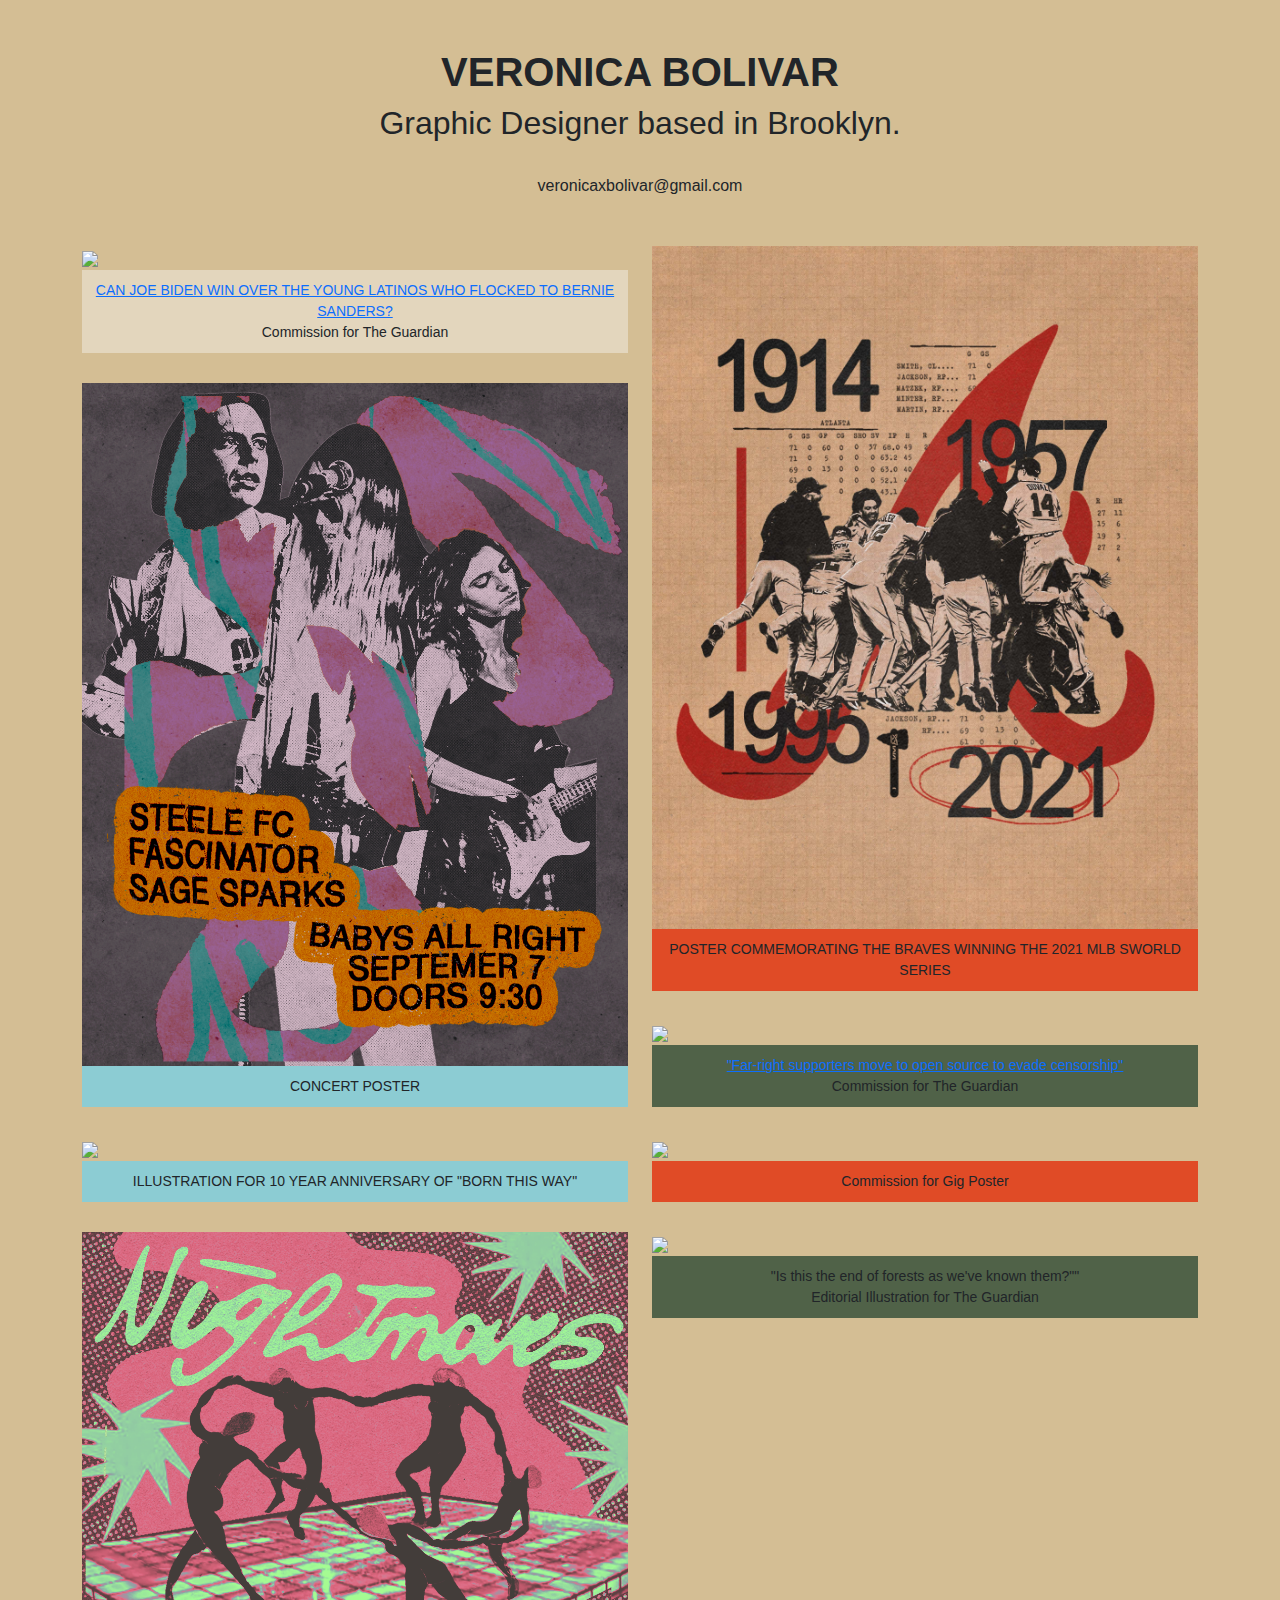
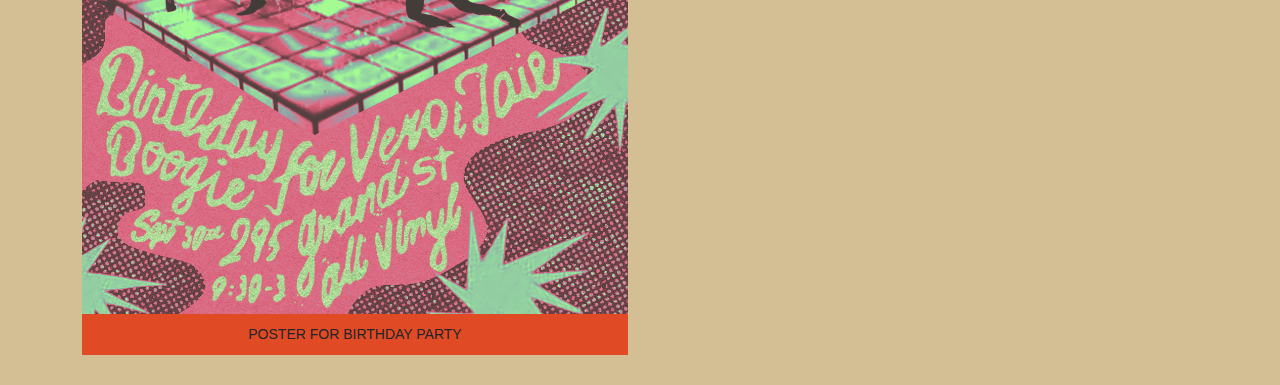
==== index.html @ 8e4c4b2a "index text" ====
<!DOCTYPE html>
<html lang="en">
  <head>
    <title>verosoup.com</title>
    <link rel="stylesheet" href="https://use.typekit.net/ehn4ptz.css">
    <meta charset="utf-8">
    <link rel="stylesheet" href="style.css">
    <link href="https://cdn.jsdelivr.net/npm/bootstrap@5.3.0/dist/css/bootstrap.min.css" rel="stylesheet">
    <meta name="viewport" content="width=device-width, initial-scale=1">
    <script src="https://cdn.jsdelivr.net/npm/bs5-lightbox@1.8.3/dist/index.bundle.min.js"></script>
    <style>@import url('https://fonts.googleapis.com/css?family=Open+Sans&display=swap'); </style>
    </head>
<body>

<div class="big1">


<div class="container">


<div class="container-fluid text-center p-5">
   <p class="h1" id="h1">VERONICA BOLIVAR</p>
 <h2>Graphic Designer based in Brooklyn.</h2>
 <br> veronicaxbolivar@gmail.com

 
</div>


  <div class="row">
    <div class="col-lg-6 col-md-6 mb-4 mb-lg-0">

      <a href="img/joe-biden-nonfacecover5.png" data-gallery="photo_gallery" data-caption="CAN JOE BIDEN WIN OVER THE YOUNG LATINOS WHO FLOCKED TO BERNIE SANDERS?
      <br>Commission for The Guardian"
       data-toggle="lightbox"> <img src="img/joe-biden-nonfacecover5.png" class="w-100 img-fluid" >
        </a>

      <div class="desc" id="beigelight"> <a href="https://www.theguardian.com/us-news/2020/aug/16/latino-voters-us-elections-bernie-sanders-joe-biden">CAN JOE BIDEN WIN OVER THE YOUNG LATINOS WHO FLOCKED TO BERNIE SANDERS?</a>
        <br>Commission for The Guardian
      </div>

  

     
    <a href="img/babys3.png" data-gallery="photo_gallery" data-caption="Commission for Gig Poster"
       data-toggle="lightbox"> <img src="img/babys3.png" class="w-100 img-fluid" >
        </a>
    <div class="desc" id="blue"> CONCERT POSTER
      <br>
    </div>



        <a href="img/btw.png" data-gallery="photo_gallery"  data-caption="Illustration commemorating 10 years of Born This Way by Lady Gaga"
        data-toggle="lightbox"> <img src="img/btw.png" class="w-100 img-fluid" >
        </a><div class="desc" id="blue">ILLUSTRATION FOR 10 YEAR ANNIVERSARY OF "BORN THIS WAY"
        </div>


      <a href="img/bday.png" data-gallery="photo_gallery" data-caption="Commission for Birthday Party Poster"
        data-toggle="lightbox"> <img src="img/bday.png" class="w-100 img-fluid">
        </a> <div class="desc" id="persimmon">POSTER FOR BIRTHDAY PARTY
        <br>
      </div>
    </div>

  <div class="col-lg-6 col-md-6 mb-4 mb-lg-0">
    
    <a href="img/bravos_redux.jpg" data-gallery="photo_gallery" data-caption="Poster Commemorating the Braves winning the 2021 MLB World Series"
        data-toggle="lightbox"> <img src="img/bravos_redux.jpg" class="w-100 img-fluid">
        </a><div class="desc" id="persimmon">POSTER COMMEMORATING THE BRAVES WINNING THE 2021 MLB SWORLD SERIES
    </div>

   
    <a href="img/far-right-1-1.png"  data-gallery="photo_gallery" data-caption="FAR-RIGHT SUPPORTERS MOVE TO OPEN SOURCE TO EVADE CENSORSHIP <br> Commission for the Guardian"
        data-toggle="lightbox"> <img src="img/far-right-1-1.png" class="w-100 img-fluid">
        </a><div class="desc" id="green"><a href="https://www.theguardian.com/world/2021/mar/12/far-right-open-source-technology-censorship">"Far-right supporters move to open source to evade censorship"</a>
      <br> Commission for The Guardian</br>
    </div>

 
  <a href="img/noahplaysitcool-2.png"  data-gallery="photo_gallery" data-caption="Commission for Gig Poster"
  data-toggle="lightbox"> <img src="img/noahplaysitcool-2.png" class="w-100 img-fluid" >
  </a><div class="desc" id="persimmon"> Commission for Gig Poster
    
  </div>
 
  <a href="img/tree1000-3.png"  data-gallery="photo_gallery" data-caption=" Is this the end of forests as we've known them? Commission for The Guardian"
  data-toggle="lightbox"> <img src="img/tree1000-3.png" class="w-100 img-fluid" >
  </a><div class="desc" id="green">"Is this the end of forests as we've known them?""
    <br>Editorial Illustration for The Guardian</br>
  </div>
  </div>
</div>

</div>
</div>

<script src="https://cdn.jsdelivr.net/npm/bootstrap@5.3.3/dist/js/bootstrap.bundle.min.js" integrity="sha384-YvpcrYf0tY3lHB60NNkmXc5s9fDVZLESaAA55NDzOxhy9GkcIdslK1eN7N6jIeHz" crossorigin="anonymous"></script>
<script src="https://cdn.jsdelivr.net/npm/bs5-lightbox@1.8.3/dist/index.bundle.min.js"></script>

</body>
</html>
---- style.css ----
@import url(https://use.typekit.net/ehn4ptz.css);




.big1 {background-color: #D4BE94;
font-family: "aktiv-grotesk", sans-serif;}

div.desc {
  padding: 10px;
  text-align: center;
  margin-bottom: 30px;
  font-family: "aktiv-grotesk", sans-serif;
  font-weight: semi-bold;
  font-size: 14px;

}

a{
  font-family: "aktiv-grotesk", sans-serif;

}

#red {background-color: #b62827;}
#green {background-color: #506248;}
#beige {background-color: #596750}
#persimmon {background-color: #E04B26;}
#blue {background-color: #8CCCD3;}
#beigelight {background-color: #E3D6BD;} 
 
.bg-custom-class {
  background-color: red;
}

#h1 {
font-family: "aktiv-grotesk", sans-serif; 
font-weight: 600;
font-style: normal;

}


https://use.typekit.net/ehn4ptz.css

h4 {
  font-family: "aktiv-grotesk", sans-serif; 

}

h5 {
  font-family: "aktiv-grotesk", sans-serif; 

}
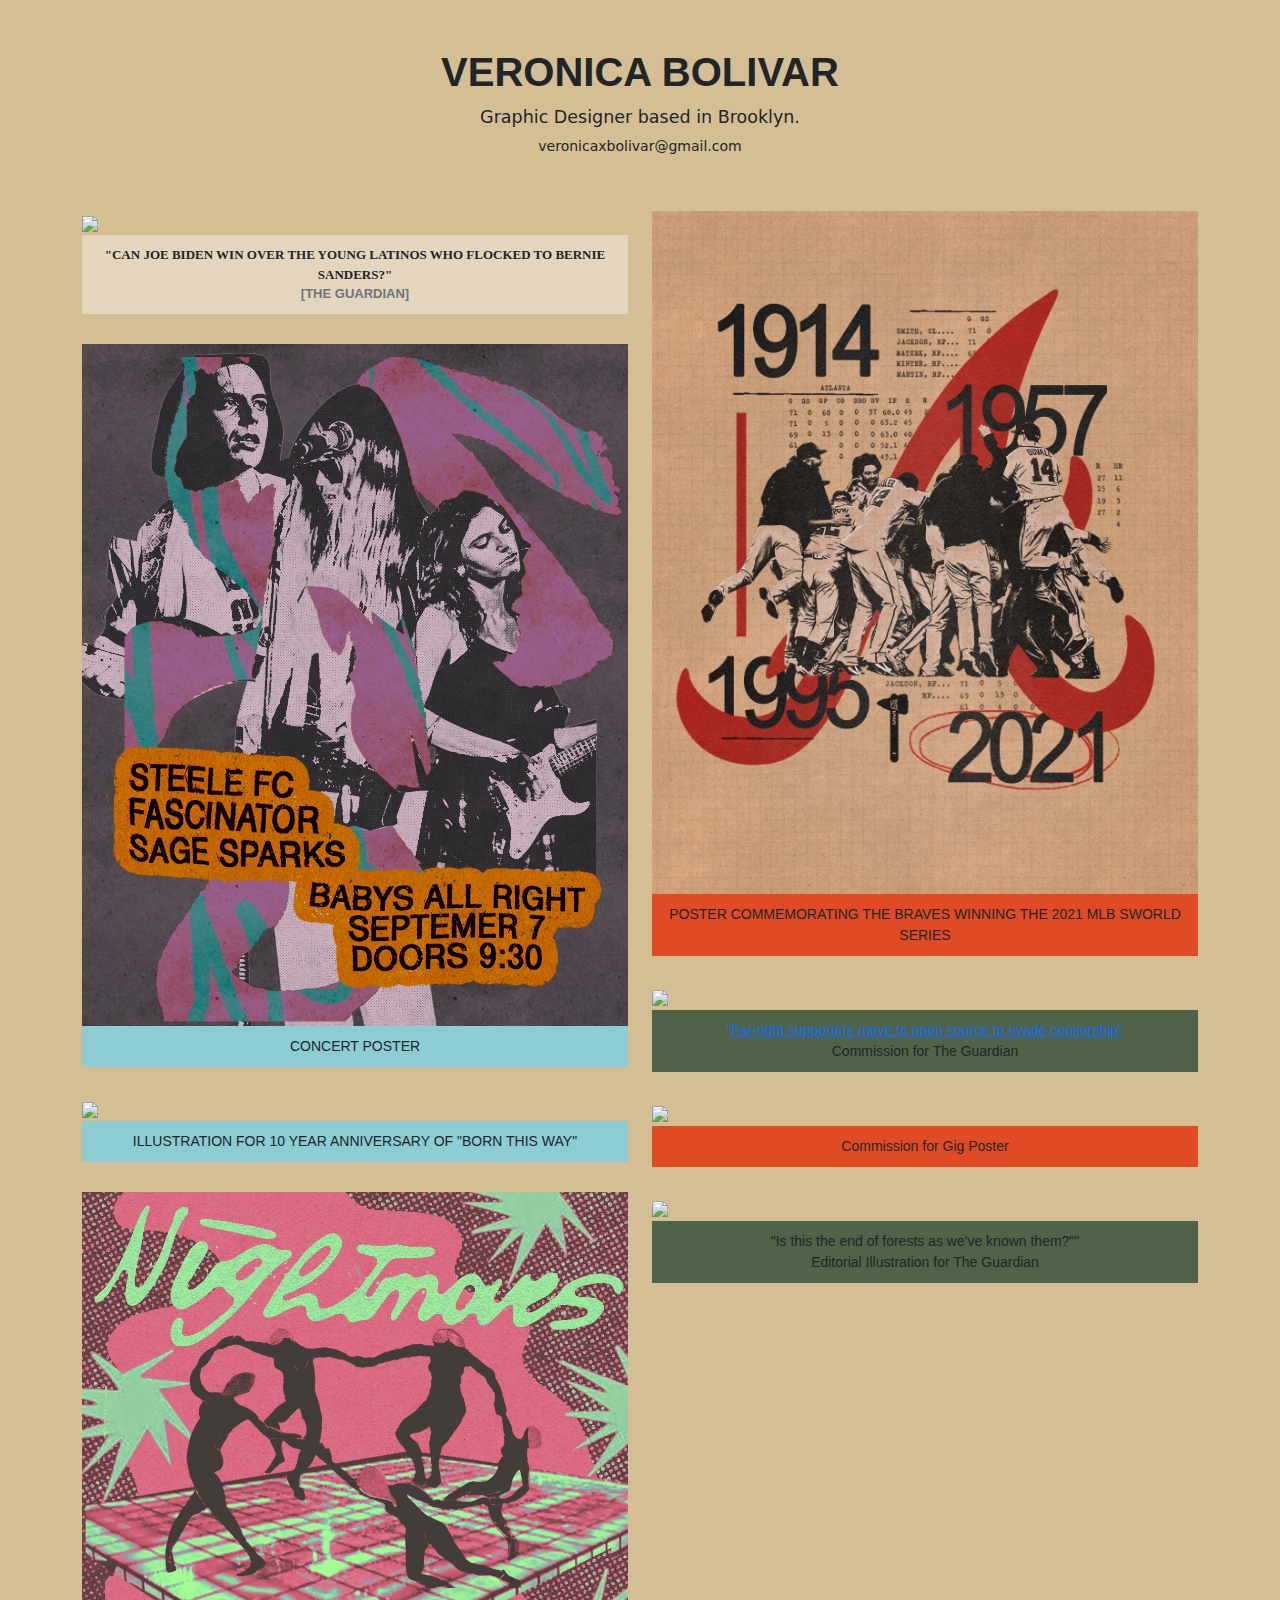
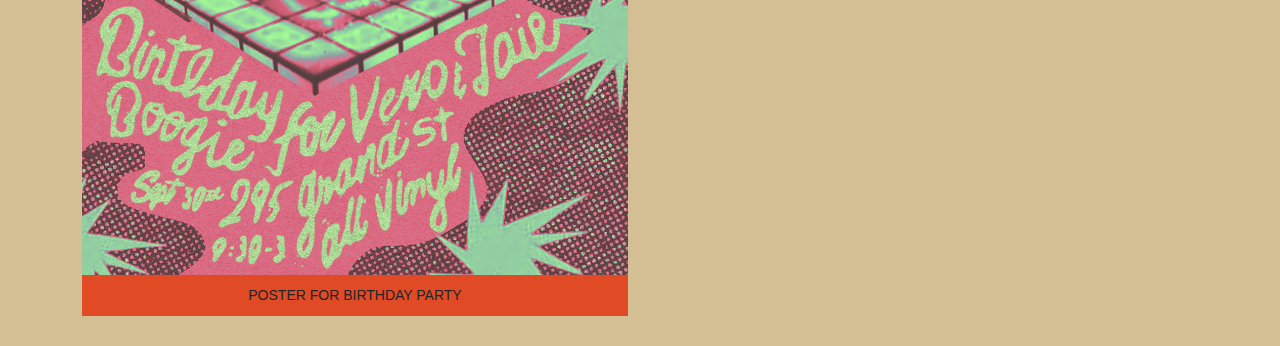
==== commit 30a61a5b: "tree photo added" ====
--- a/index.html
+++ b/index.html
@@ -1,7 +1,7 @@
 <!DOCTYPE html>
 <html lang="en">
   <head>
-    <title>verosoup.com</title>
+    <title>Veronica Bolivar</title>
     <link rel="stylesheet" href="https://use.typekit.net/ehn4ptz.css">
     <meta charset="utf-8">
     <link rel="stylesheet" href="style.css">
@@ -20,8 +20,8 @@
 
 <div class="container-fluid text-center p-5">
    <p class="h1" id="h1">VERONICA BOLIVAR</p>
- <h2>Graphic Designer based in Brooklyn.</h2>
- <br> veronicaxbolivar@gmail.com
+ <h5><small>Graphic Designer based in Brooklyn.</small></h5>
+<h6><small>veronicaxbolivar@gmail.com</small></h6>
 
  
 </div>
@@ -31,12 +31,12 @@
     <div class="col-lg-6 col-md-6 mb-4 mb-lg-0">
 
       <a href="img/joe-biden-nonfacecover5.png" data-gallery="photo_gallery" data-caption="CAN JOE BIDEN WIN OVER THE YOUNG LATINOS WHO FLOCKED TO BERNIE SANDERS?
-      <br>Commission for The Guardian"
+     Commission for The Guardian"
        data-toggle="lightbox"> <img src="img/joe-biden-nonfacecover5.png" class="w-100 img-fluid" >
         </a>
 
-      <div class="desc" id="beigelight"> <a href="https://www.theguardian.com/us-news/2020/aug/16/latino-voters-us-elections-bernie-sanders-joe-biden">CAN JOE BIDEN WIN OVER THE YOUNG LATINOS WHO FLOCKED TO BERNIE SANDERS?</a>
-        <br>Commission for The Guardian
+      <div class="desc" id="beigelight">"CAN JOE BIDEN WIN OVER THE YOUNG LATINOS WHO FLOCKED TO BERNIE SANDERS?"<br>
+        <a  class="link-secondary link-underline link-underline-opacity-0" href="https://www.theguardian.com/us-news/2020/aug/16/latino-voters-us-elections-bernie-sanders-joe-biden">[THE GUARDIAN]</a>
       </div>
 
   
--- a/style.css
+++ b/style.css
@@ -5,21 +5,21 @@
 
 
 
-.big1 {background-color: #D4BE94;
-font-family: "aktiv-grotesk", sans-serif;}
+.big1 {background-color: #D4BE94;}
 
 div.desc {
+  font-family: "aktiv-grotesk", sans-serif;
   padding: 10px;
   text-align: center;
   margin-bottom: 30px;
-  font-family: "aktiv-grotesk", sans-serif;
   font-weight: semi-bold;
   font-size: 14px;
 
 }
 
-a{
+a {
   font-family: "aktiv-grotesk", sans-serif;
+
 
 }
 
@@ -28,7 +28,13 @@
 #beige {background-color: #596750}
 #persimmon {background-color: #E04B26;}
 #blue {background-color: #8CCCD3;}
-#beigelight {background-color: #E3D6BD;} 
+
+#beigelight {background-color: #E3D6BD;
+  font-family: "aktiv-grotesk"; 
+  font-weight: 600;
+  font-size: 13px;
+  
+ } 
  
 .bg-custom-class {
   background-color: red;
@@ -42,17 +48,16 @@
 }
 
 
-https://use.typekit.net/ehn4ptz.css
 
-h4 {
-  font-family: "aktiv-grotesk", sans-serif; 
-
-}
-
-h5 {
-  font-family: "aktiv-grotesk", sans-serif; 
+#h5 {
+  font-family: "aktiv-grotesk", sans-serif;
+  font-weight: 600;
+  font-size: small;
 
 }
 
 
 
+
+
+
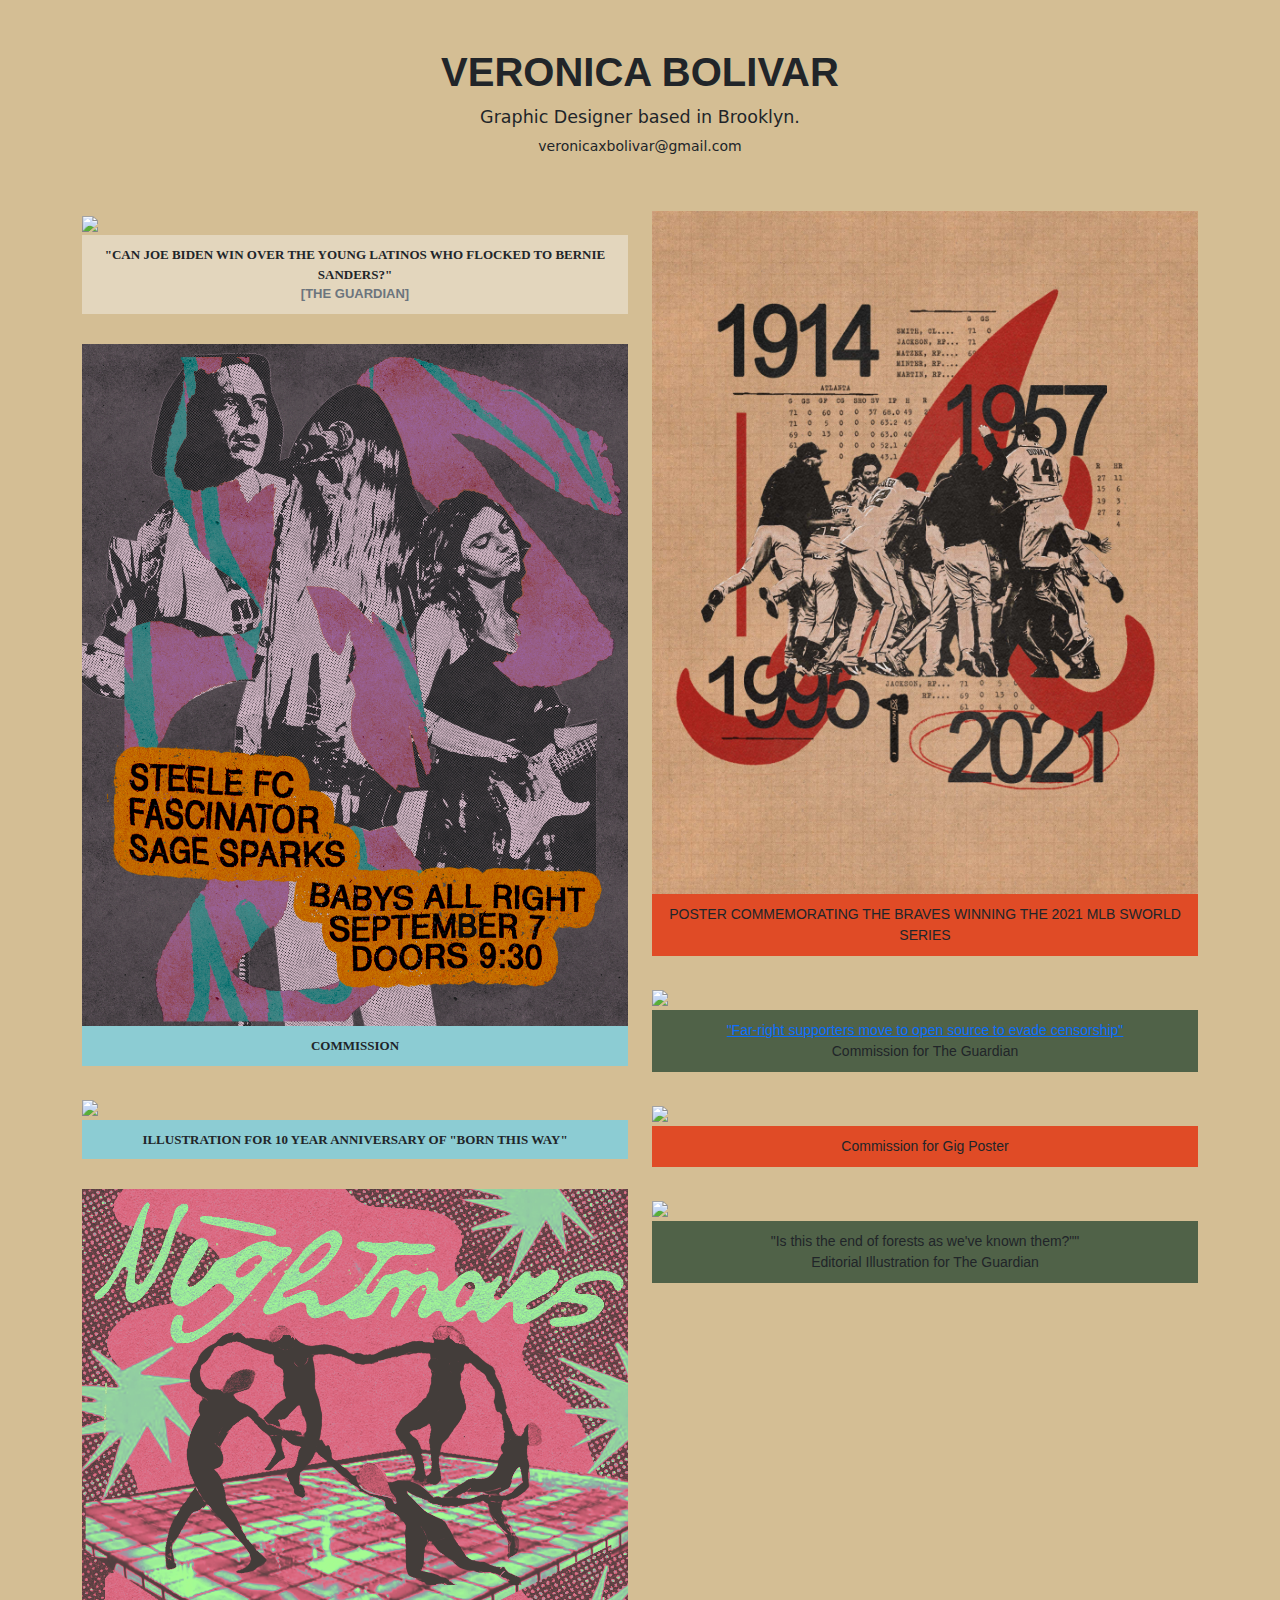
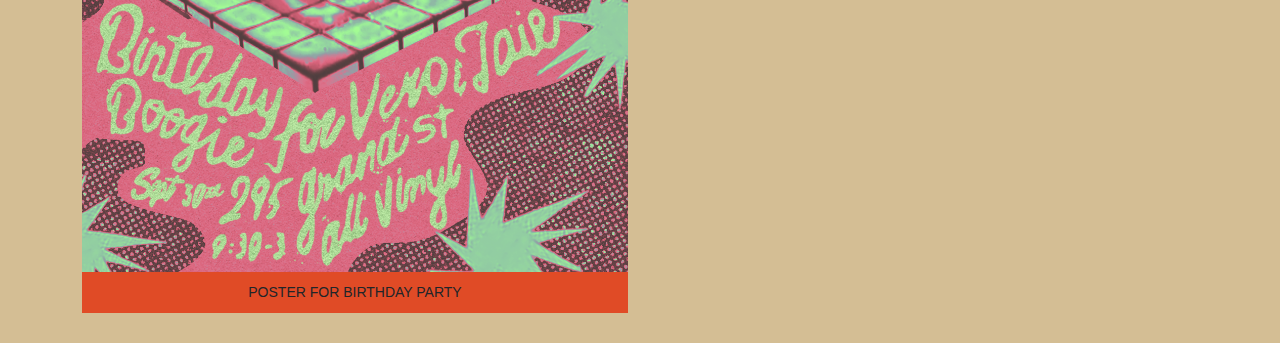
==== commit 3399b691: "babys photo updated" ====
--- a/index.html
+++ b/index.html
@@ -45,7 +45,9 @@
     <a href="img/babys3.png" data-gallery="photo_gallery" data-caption="Commission for Gig Poster"
        data-toggle="lightbox"> <img src="img/babys3.png" class="w-100 img-fluid" >
         </a>
-    <div class="desc" id="blue"> CONCERT POSTER
+
+      
+    <div class="desc" id="blue"> COMMISSION
       <br>
     </div>
 
--- a/style.css
+++ b/style.css
@@ -27,7 +27,13 @@
 #green {background-color: #506248;}
 #beige {background-color: #596750}
 #persimmon {background-color: #E04B26;}
-#blue {background-color: #8CCCD3;}
+
+#blue {background-color: #8CCCD3;
+  font-family: "aktiv-grotesk"; 
+  font-weight: 600;
+  font-size: 13px;
+  
+}
 
 #beigelight {background-color: #E3D6BD;
   font-family: "aktiv-grotesk"; 
@@ -49,15 +55,6 @@
 
 
 
-#h5 {
-  font-family: "aktiv-grotesk", sans-serif;
-  font-weight: 600;
-  font-size: small;
-
-}
 
 
 
-
-
-
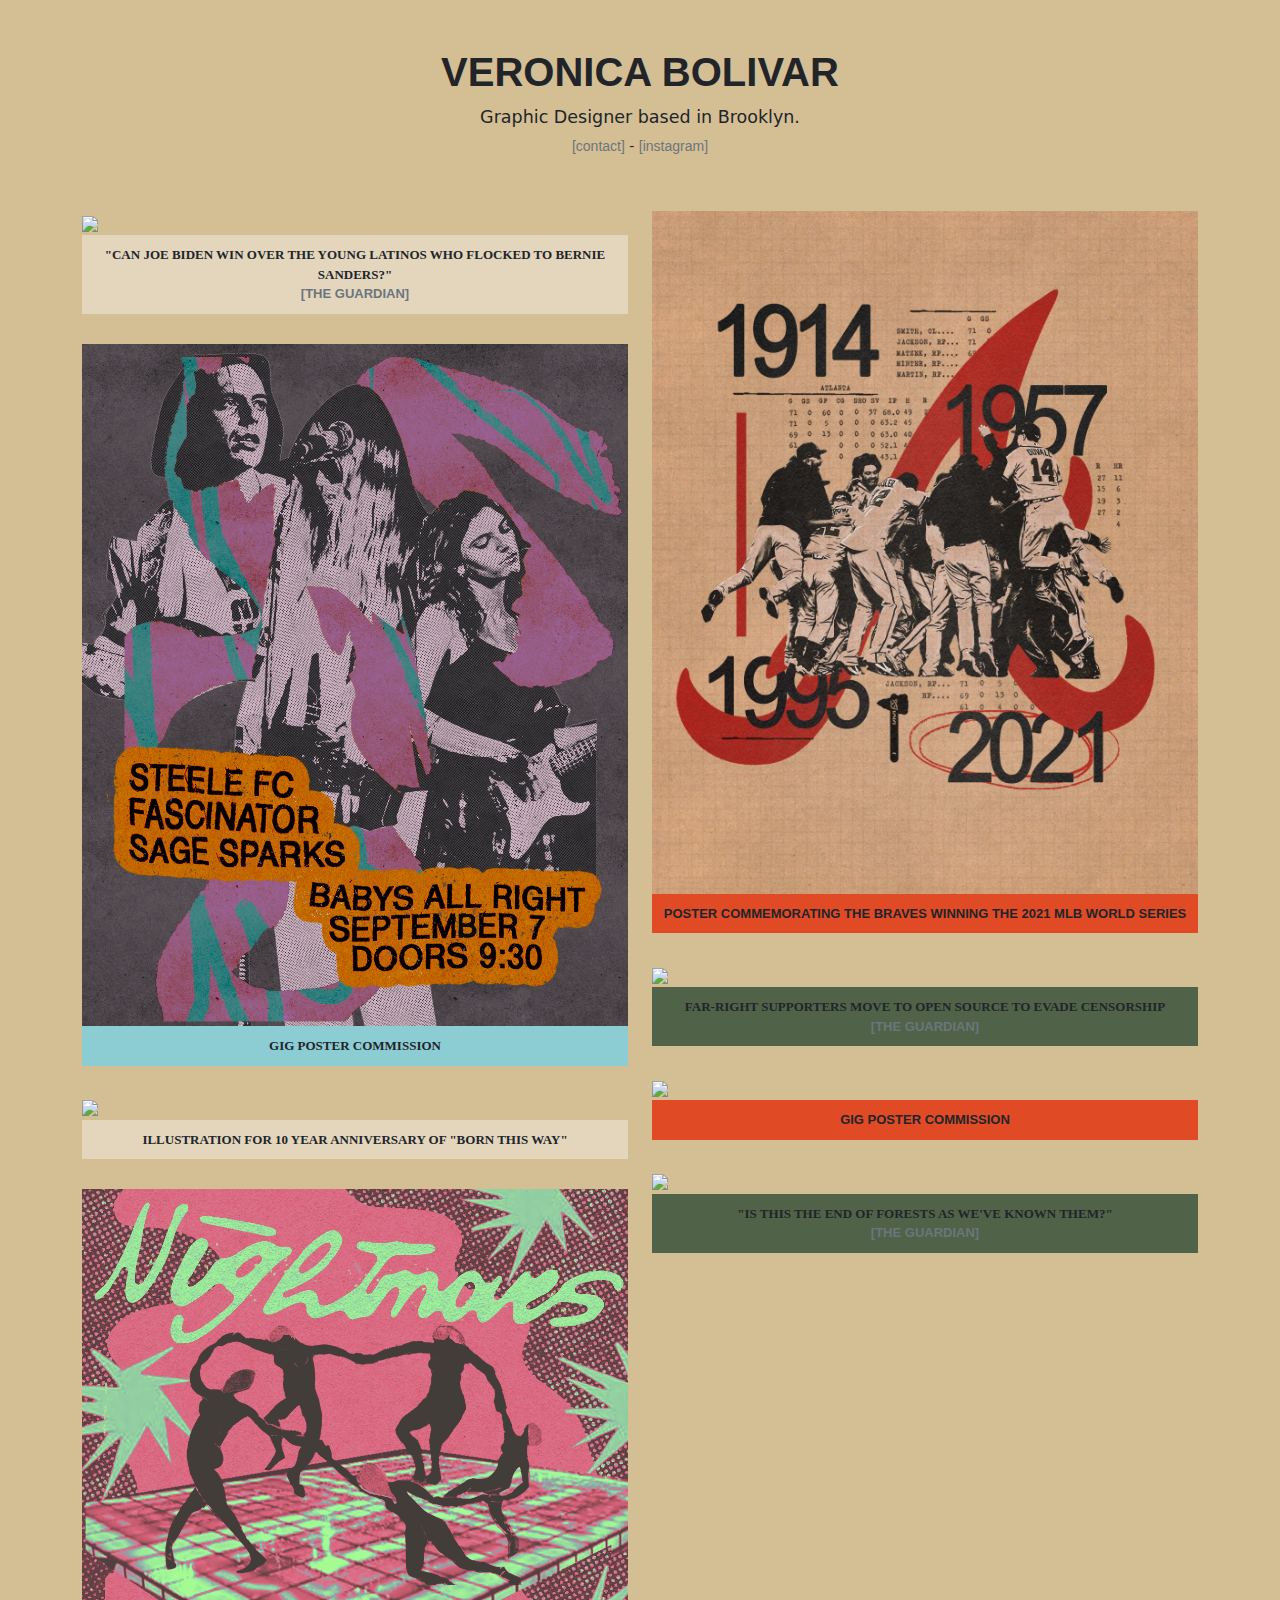
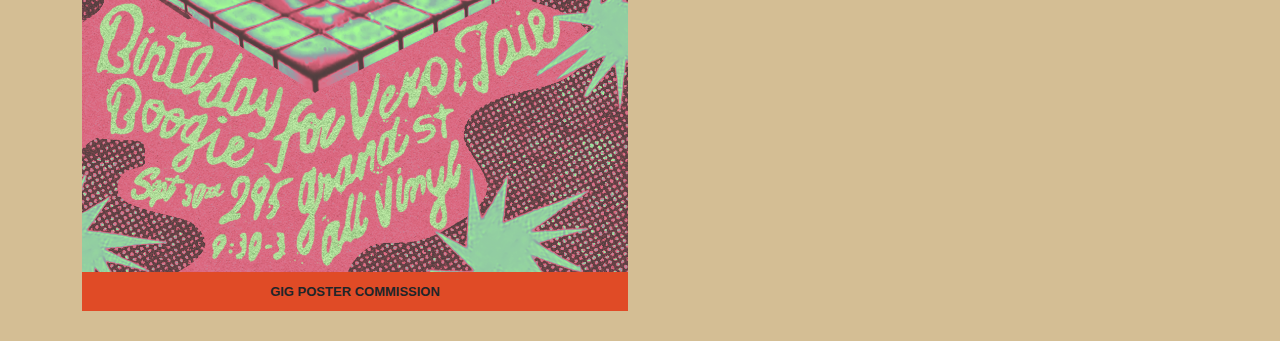
==== commit 278d5779: "test" ====
--- a/index.html
+++ b/index.html
@@ -21,7 +21,8 @@
 <div class="container-fluid text-center p-5">
    <p class="h1" id="h1">VERONICA BOLIVAR</p>
  <h5><small>Graphic Designer based in Brooklyn.</small></h5>
-<h6><small>veronicaxbolivar@gmail.com</small></h6>
+ 
+<h6><small><a class="link-secondary link-underline link-underline-opacity-0" href="mailto:veronicaxbolivar@gmail.com"" target="_blank">[contact]</a> -  <a class="link-secondary link-underline link-underline-opacity-0" href="https://www.instagram.com/berosoup/" target="_blank">[instagram]</a></small></h6>
 
  
 </div>
@@ -47,7 +48,7 @@
         </a>
 
       
-    <div class="desc" id="blue"> COMMISSION
+    <div class="desc" id="blue"> GIG POSTER COMMISSION
       <br>
     </div>
 
@@ -55,13 +56,13 @@
 
         <a href="img/btw.png" data-gallery="photo_gallery"  data-caption="Illustration commemorating 10 years of Born This Way by Lady Gaga"
         data-toggle="lightbox"> <img src="img/btw.png" class="w-100 img-fluid" >
-        </a><div class="desc" id="blue">ILLUSTRATION FOR 10 YEAR ANNIVERSARY OF "BORN THIS WAY"
+        </a><div class="desc" id="beigelight">ILLUSTRATION FOR 10 YEAR ANNIVERSARY OF "BORN THIS WAY"
         </div>
 
 
       <a href="img/bday.png" data-gallery="photo_gallery" data-caption="Commission for Birthday Party Poster"
         data-toggle="lightbox"> <img src="img/bday.png" class="w-100 img-fluid">
-        </a> <div class="desc" id="persimmon">POSTER FOR BIRTHDAY PARTY
+        </a> <div class="desc" id="persimmon">GIG POSTER COMMISSION
         <br>
       </div>
     </div>
@@ -70,27 +71,30 @@
     
     <a href="img/bravos_redux.jpg" data-gallery="photo_gallery" data-caption="Poster Commemorating the Braves winning the 2021 MLB World Series"
         data-toggle="lightbox"> <img src="img/bravos_redux.jpg" class="w-100 img-fluid">
-        </a><div class="desc" id="persimmon">POSTER COMMEMORATING THE BRAVES WINNING THE 2021 MLB SWORLD SERIES
+        </a><div class="desc" id="persimmon">POSTER COMMEMORATING THE BRAVES WINNING THE 2021 MLB WORLD SERIES
     </div>
 
    
-    <a href="img/far-right-1-1.png"  data-gallery="photo_gallery" data-caption="FAR-RIGHT SUPPORTERS MOVE TO OPEN SOURCE TO EVADE CENSORSHIP <br> Commission for the Guardian"
+    <a href="img/far-right-1-1.png"  data-gallery="photo_gallery" data-caption="FAR-RIGHT SUPPORTERS MOVE TO OPEN SOURCE TO EVADE CENSORSHIP"
         data-toggle="lightbox"> <img src="img/far-right-1-1.png" class="w-100 img-fluid">
-        </a><div class="desc" id="green"><a href="https://www.theguardian.com/world/2021/mar/12/far-right-open-source-technology-censorship">"Far-right supporters move to open source to evade censorship"</a>
-      <br> Commission for The Guardian</br>
+        </a><div class="desc" id="green">FAR-RIGHT SUPPORTERS MOVE TO OPEN SOURCE TO EVADE CENSORSHIP
+      <br> <a  class="link-secondary link-underline link-underline-opacity-0" href="https://www.theguardian.com/world/2021/mar/12/far-right-open-source-technology-censorship">[THE GUARDIAN]</a>
     </div>
 
  
   <a href="img/noahplaysitcool-2.png"  data-gallery="photo_gallery" data-caption="Commission for Gig Poster"
   data-toggle="lightbox"> <img src="img/noahplaysitcool-2.png" class="w-100 img-fluid" >
-  </a><div class="desc" id="persimmon"> Commission for Gig Poster
+  </a><div class="desc" id="persimmon"> GIG POSTER COMMISSION
     
   </div>
  
   <a href="img/tree1000-3.png"  data-gallery="photo_gallery" data-caption=" Is this the end of forests as we've known them? Commission for The Guardian"
   data-toggle="lightbox"> <img src="img/tree1000-3.png" class="w-100 img-fluid" >
-  </a><div class="desc" id="green">"Is this the end of forests as we've known them?""
-    <br>Editorial Illustration for The Guardian</br>
+  </a>
+  <div class="desc"  link-secondary link-underline link-underline-opacity-0 id="green">"IS THIS THE END OF FORESTS AS WE'VE KNOWN THEM?"<br>
+    <a  class="link-secondary link-underline link-underline-opacity-0" href="https://www.theguardian.com/environment/2021/mar/10/is-this-the-end-of-forests-as-weve-known-them">[THE GUARDIAN]</a>
+  </div>
+ 
   </div>
   </div>
 </div>
--- a/style.css
+++ b/style.css
@@ -24,9 +24,17 @@
 }
 
 #red {background-color: #b62827;}
-#green {background-color: #506248;}
+
+#green {background-color: #506248;
+  font-family: "aktiv-grotesk"; 
+  font-weight: 600;
+  font-size: 13px;}
+
 #beige {background-color: #596750}
-#persimmon {background-color: #E04B26;}
+
+#persimmon {background-color: #E04B26;
+  font-weight: 600;
+  font-size: 13px;}
 
 #blue {background-color: #8CCCD3;
   font-family: "aktiv-grotesk"; 
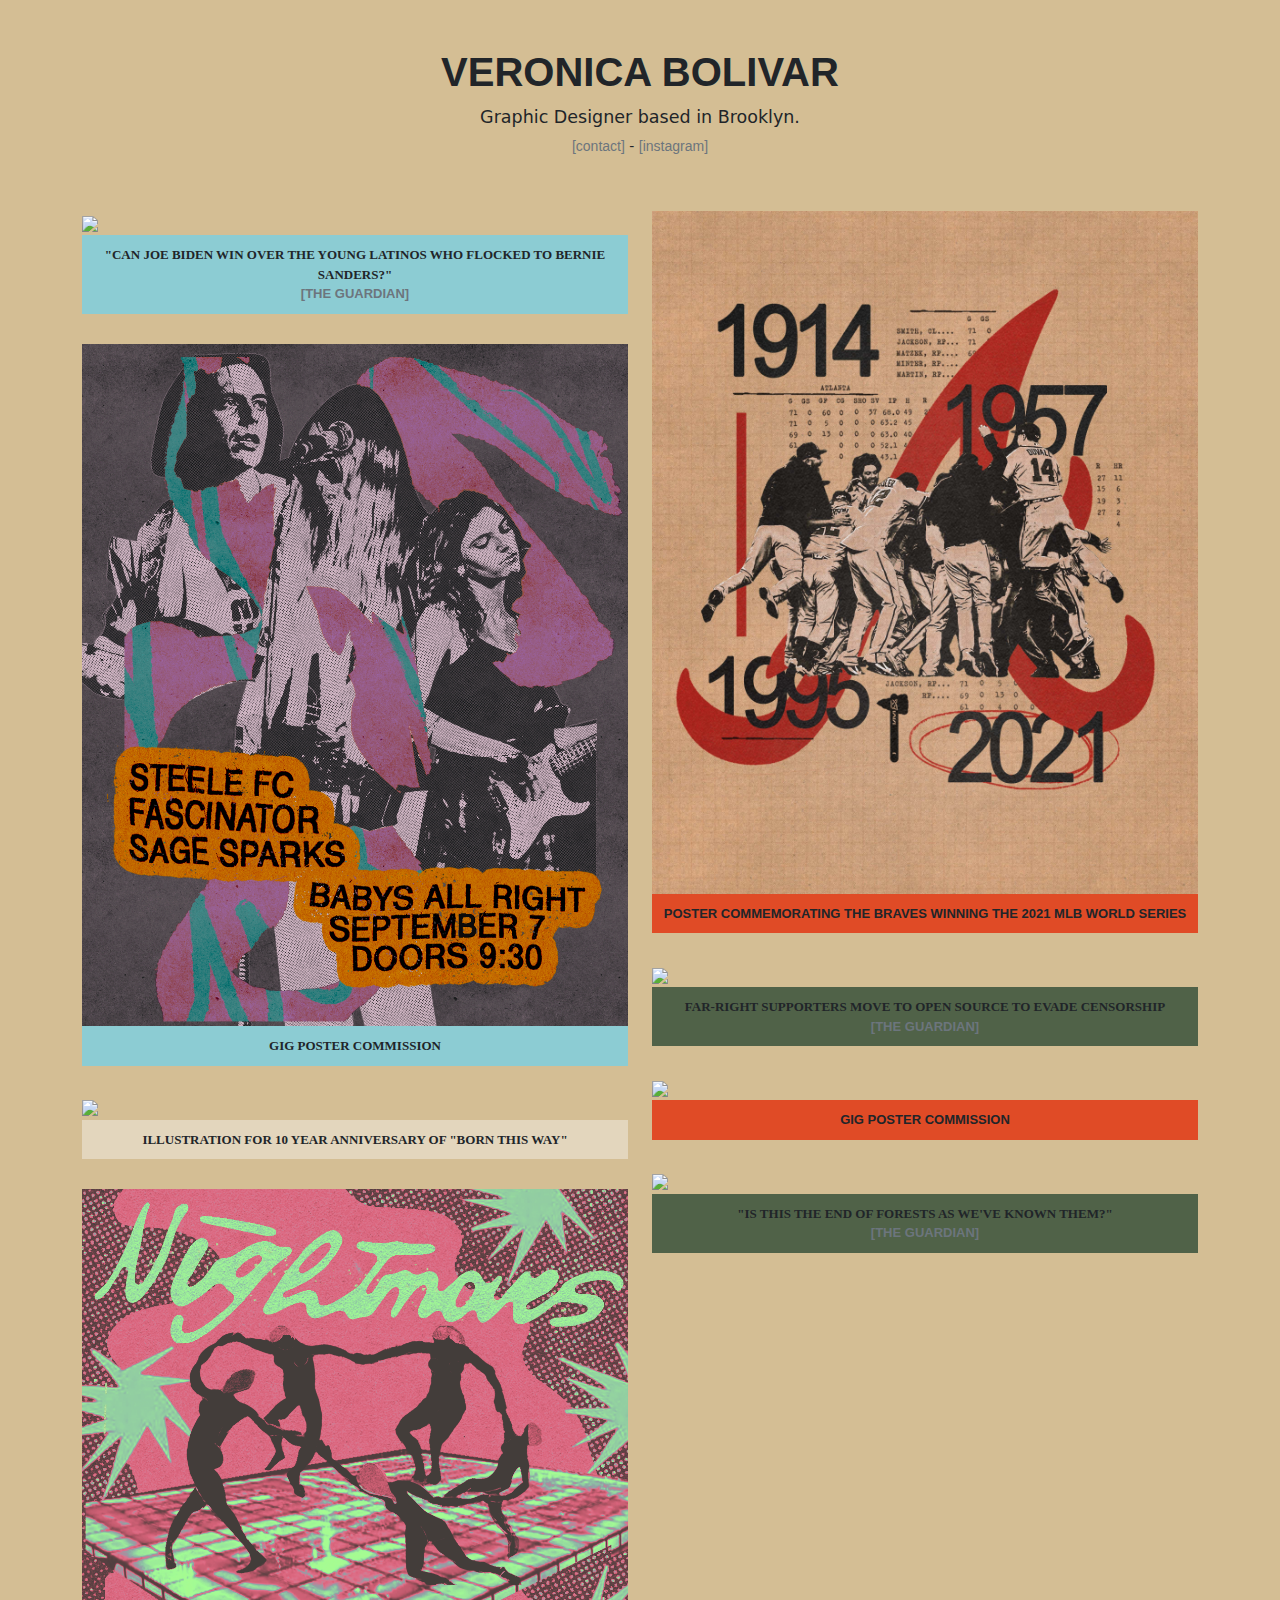
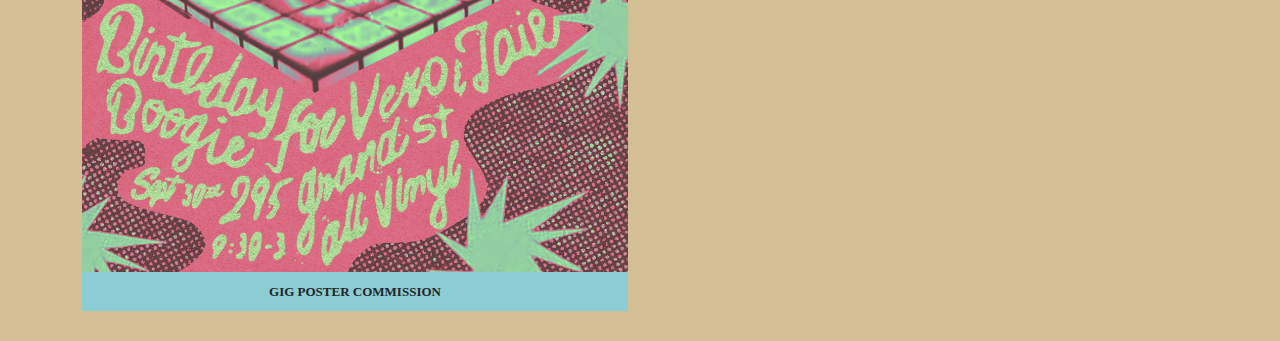
==== commit 4b9e1e1c: "test" ====
--- a/index.html
+++ b/index.html
@@ -36,14 +36,14 @@
        data-toggle="lightbox"> <img src="img/joe-biden-nonfacecover5.png" class="w-100 img-fluid" >
         </a>
 
-      <div class="desc" id="beigelight">"CAN JOE BIDEN WIN OVER THE YOUNG LATINOS WHO FLOCKED TO BERNIE SANDERS?"<br>
+      <div class="desc" id="blue">"CAN JOE BIDEN WIN OVER THE YOUNG LATINOS WHO FLOCKED TO BERNIE SANDERS?"<br>
         <a  class="link-secondary link-underline link-underline-opacity-0" href="https://www.theguardian.com/us-news/2020/aug/16/latino-voters-us-elections-bernie-sanders-joe-biden">[THE GUARDIAN]</a>
       </div>
 
   
 
      
-    <a href="img/babys3.png" data-gallery="photo_gallery" data-caption="Commission for Gig Poster"
+    <a href="img/babys3.png" data-gallery="photo_gallery" data-caption="GIG POSTER COMMISSION"
        data-toggle="lightbox"> <img src="img/babys3.png" class="w-100 img-fluid" >
         </a>
 
@@ -54,15 +54,15 @@
 
 
 
-        <a href="img/btw.png" data-gallery="photo_gallery"  data-caption="Illustration commemorating 10 years of Born This Way by Lady Gaga"
+        <a href="img/btw.png" data-gallery="photo_gallery"  data-caption="ILLUSTRATION FOR 10 YEAR ANNIVERSARY OF BORN THIS WAY"
         data-toggle="lightbox"> <img src="img/btw.png" class="w-100 img-fluid" >
         </a><div class="desc" id="beigelight">ILLUSTRATION FOR 10 YEAR ANNIVERSARY OF "BORN THIS WAY"
         </div>
 
 
-      <a href="img/bday.png" data-gallery="photo_gallery" data-caption="Commission for Birthday Party Poster"
+      <a href="img/bday.png" data-gallery="photo_gallery" data-caption="GIG POSTER COMMISSION"
         data-toggle="lightbox"> <img src="img/bday.png" class="w-100 img-fluid">
-        </a> <div class="desc" id="persimmon">GIG POSTER COMMISSION
+        </a> <div class="desc" id="blue">GIG POSTER COMMISSION
         <br>
       </div>
     </div>
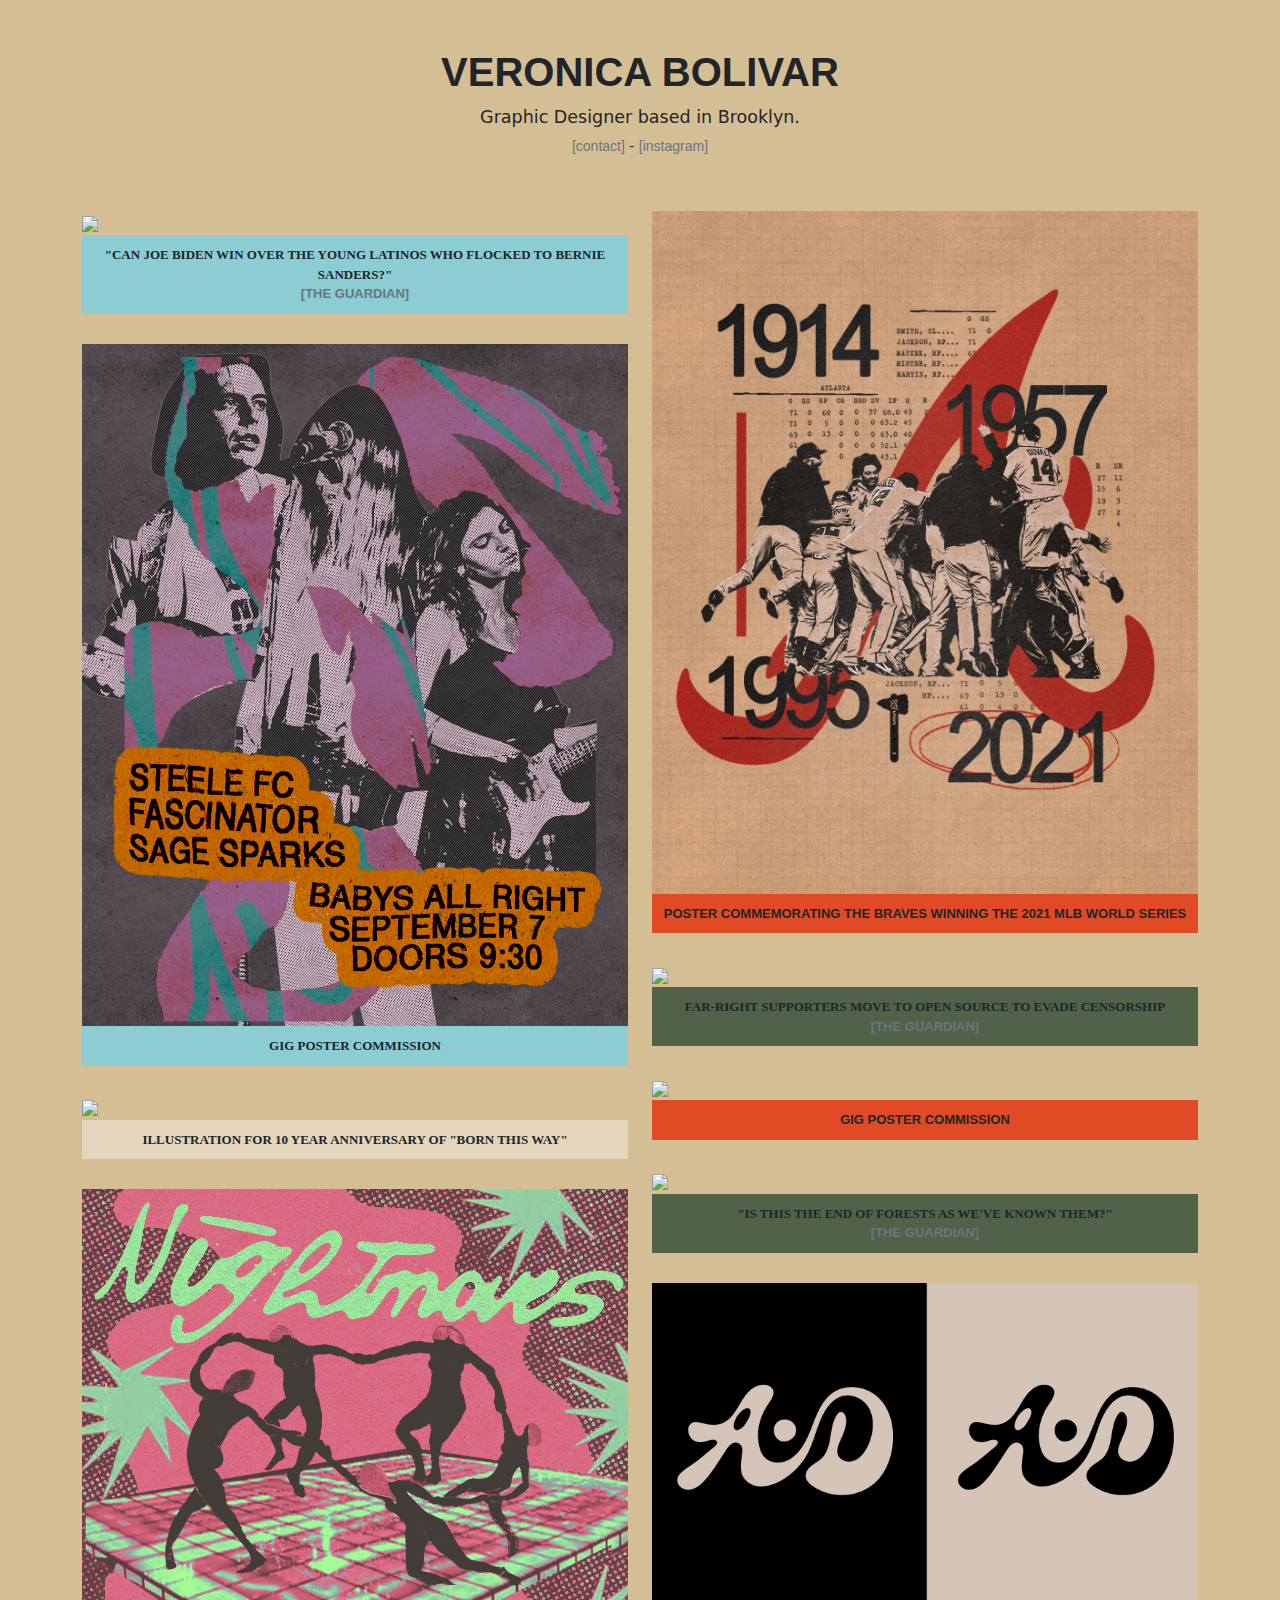
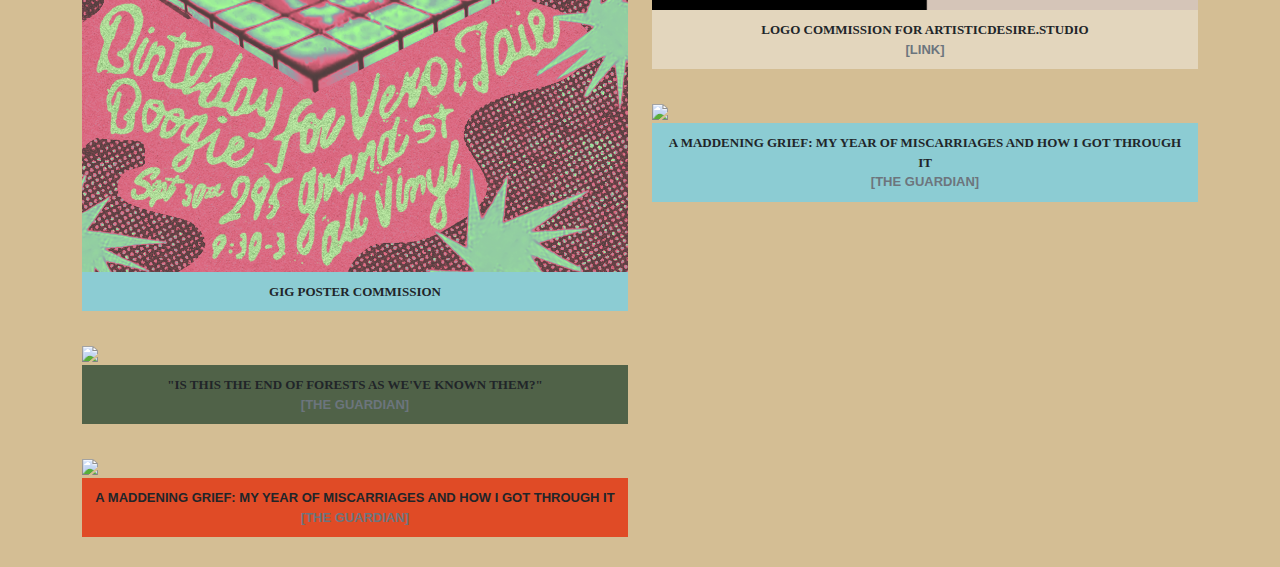
==== commit 6e4f21c1: "test" ====
--- a/index.html
+++ b/index.html
@@ -65,6 +65,22 @@
         </a> <div class="desc" id="blue">GIG POSTER COMMISSION
         <br>
       </div>
+
+      <a href="img/forrest2.png" data-gallery="photo_gallery" data-caption="IS THIS THE END OF FORESTS AS WE'VE KNOWN THEM? Comission for The Guardian"
+      data-toggle="lightbox"> <img src="img/forrest2.png" class="w-100 img-fluid"></a>
+      <div class="desc" id="green">"IS THIS THE END OF FORESTS AS WE'VE KNOWN THEM?"<br>
+        <a  class="link-secondary link-underline link-underline-opacity-0" href="https://www.theguardian.com/environment/2021/mar/10/is-this-the-end-of-forests-as-weve-known-them">[THE GUARDIAN]</a>
+      </div>
+
+    <a href="img/miscarriage3.2.lines1.png"  data-gallery="photo_gallery" data-caption=" A maddening grief: my year of miscarriages and how I got through it"
+    data-toggle="lightbox"> <img src="img/miscarriage3.2.lines1.png" class="w-100 img-fluid" >
+    </a>
+    <div class="desc"  link-secondary link-underline link-underline-opacity-0 id="persimmon"> A MADDENING GRIEF: MY YEAR OF MISCARRIAGES AND HOW I GOT THROUGH IT<br>
+      <a  class="link-secondary link-underline link-underline-opacity-0" href="https://www.theguardian.com/lifeandstyle/2021/may/10/maddening-grief-my-year-of-miscarriages-and-how-i-got-through-it">[THE GUARDIAN]</a>
+    </div>
+
+
+
     </div>
 
   <div class="col-lg-6 col-md-6 mb-4 mb-lg-0">
@@ -94,6 +110,24 @@
   <div class="desc"  link-secondary link-underline link-underline-opacity-0 id="green">"IS THIS THE END OF FORESTS AS WE'VE KNOWN THEM?"<br>
     <a  class="link-secondary link-underline link-underline-opacity-0" href="https://www.theguardian.com/environment/2021/mar/10/is-this-the-end-of-forests-as-weve-known-them">[THE GUARDIAN]</a>
   </div>
+
+  <a href="img/didi_logo_website_graphic.png"  data-gallery="photo_gallery" data-caption="LOGO COMMISSION"
+  data-toggle="lightbox"> <img src="img/didi_logo_website_graphic.png" class="w-100 img-fluid" >
+  </a>
+  <div class="desc"  link-secondary link-underline link-underline-opacity-0 id="beigelight">LOGO COMMISSION FOR ARTISTICDESIRE.STUDIO<br>
+    <a  class="link-secondary link-underline link-underline-opacity-0" href="https://artisticdesirestudio.com">[LINK]</a>
+  </div>
+
+  <a href="img/miscarriage1.2.png"  data-gallery="photo_gallery" data-caption=" Is this the end of forests as we've known them? Commission for The Guardian"
+  data-toggle="lightbox"> <img src="img/miscarriage1.2.png" class="w-100 img-fluid" >
+  </a>
+  <div class="desc"  link-secondary link-underline link-underline-opacity-0 id="blue"> A MADDENING GRIEF: MY YEAR OF MISCARRIAGES AND HOW I GOT THROUGH IT<br>
+    <a  class="link-secondary link-underline link-underline-opacity-0" href="https://www.theguardian.com/lifeandstyle/2021/may/10/maddening-grief-my-year-of-miscarriages-and-how-i-got-through-it">[THE GUARDIAN]</a>
+  </div>
+
+
+
+
  
   </div>
   </div>
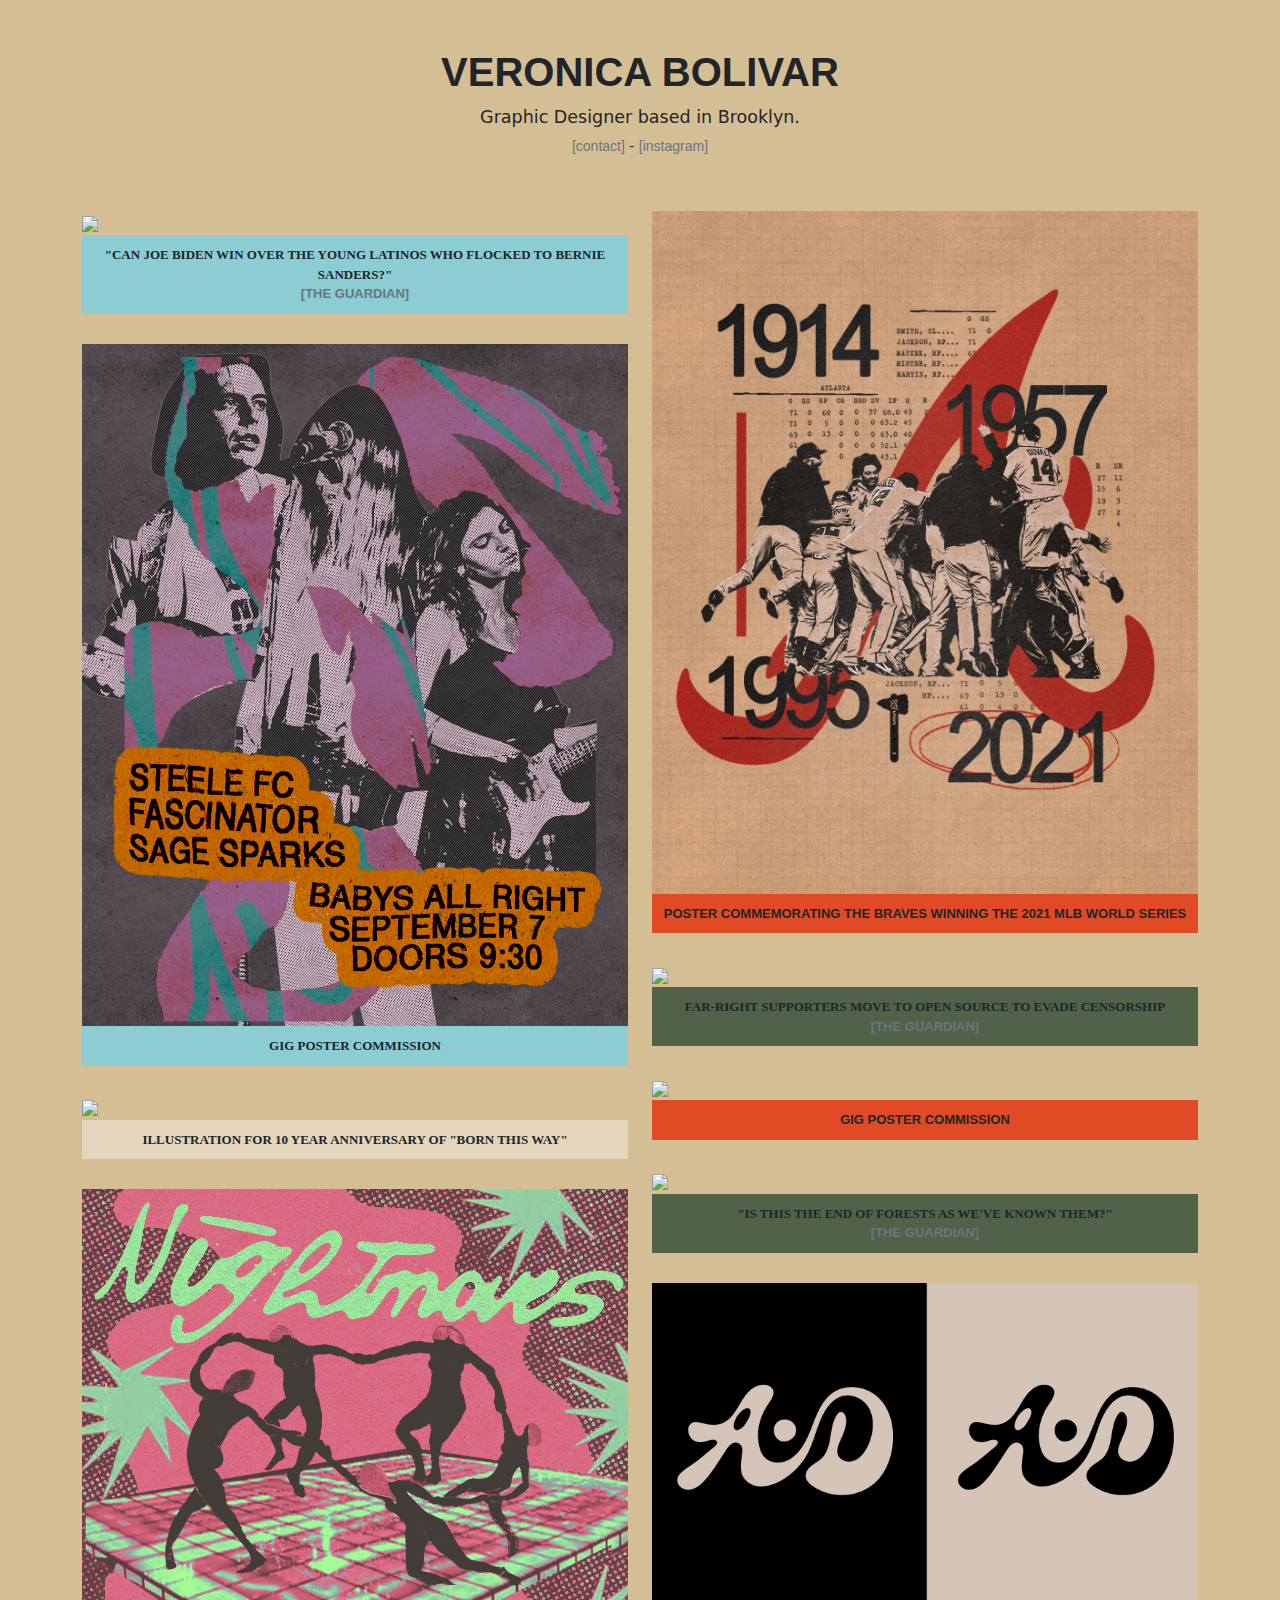
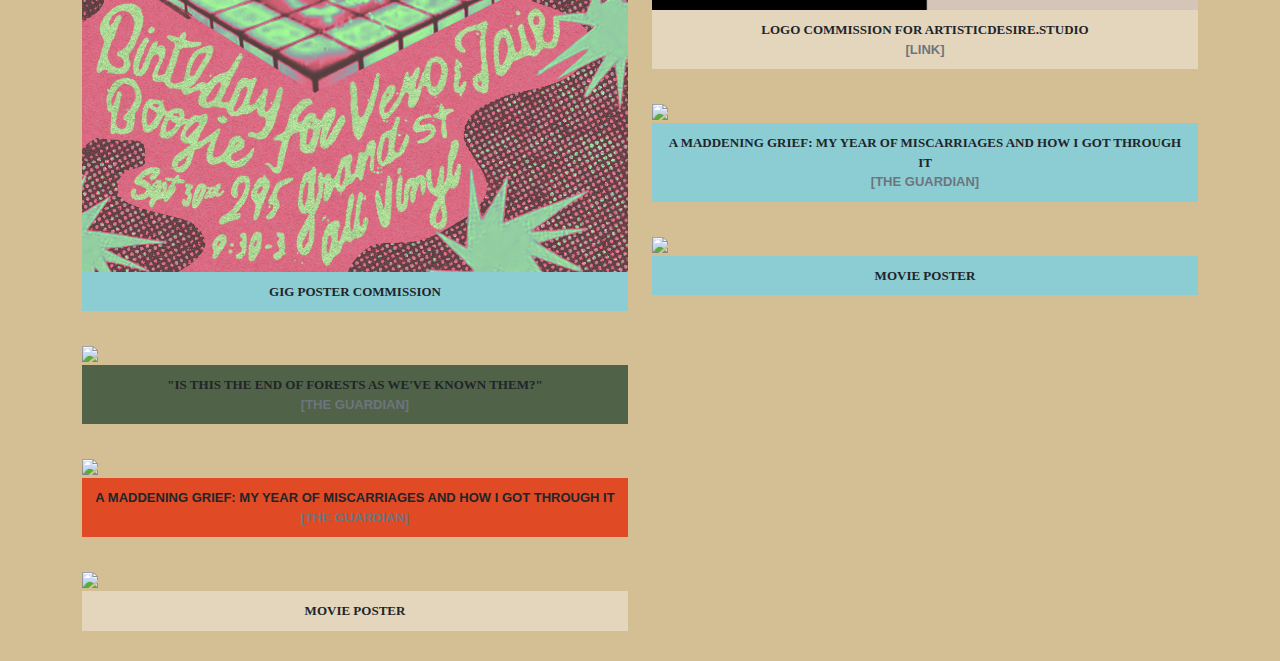
==== commit 087f7f5c: "movie posters" ====
--- a/index.html
+++ b/index.html
@@ -80,6 +80,14 @@
     </div>
 
 
+    <a href="img/the sound of muisc.jpg"  data-gallery="photo_gallery" data-caption=" MOVIE POSTER"
+    data-toggle="lightbox"> <img src="img/the sound of muisc.jpg" class="w-100 img-fluid" >
+    </a>
+    <div class="desc"  link-secondary link-underline link-underline-opacity-0 id="beigelight"> MOVIE POSTER<br>
+    </a>
+    </div>
+
+
 
     </div>
 
@@ -125,6 +133,14 @@
     <a  class="link-secondary link-underline link-underline-opacity-0" href="https://www.theguardian.com/lifeandstyle/2021/may/10/maddening-grief-my-year-of-miscarriages-and-how-i-got-through-it">[THE GUARDIAN]</a>
   </div>
 
+  <a href="img/cabar.png"  data-gallery="photo_gallery" data-caption=" MOVIE POSTER"
+  data-toggle="lightbox"> <img src="img/cabar.png" class="w-100 img-fluid" >
+  </a>
+  <div class="desc"  link-secondary link-underline link-underline-opacity-0 id="blue"> MOVIE POSTER<br>
+  </a>
+  </div>
+
+
 
 
 
